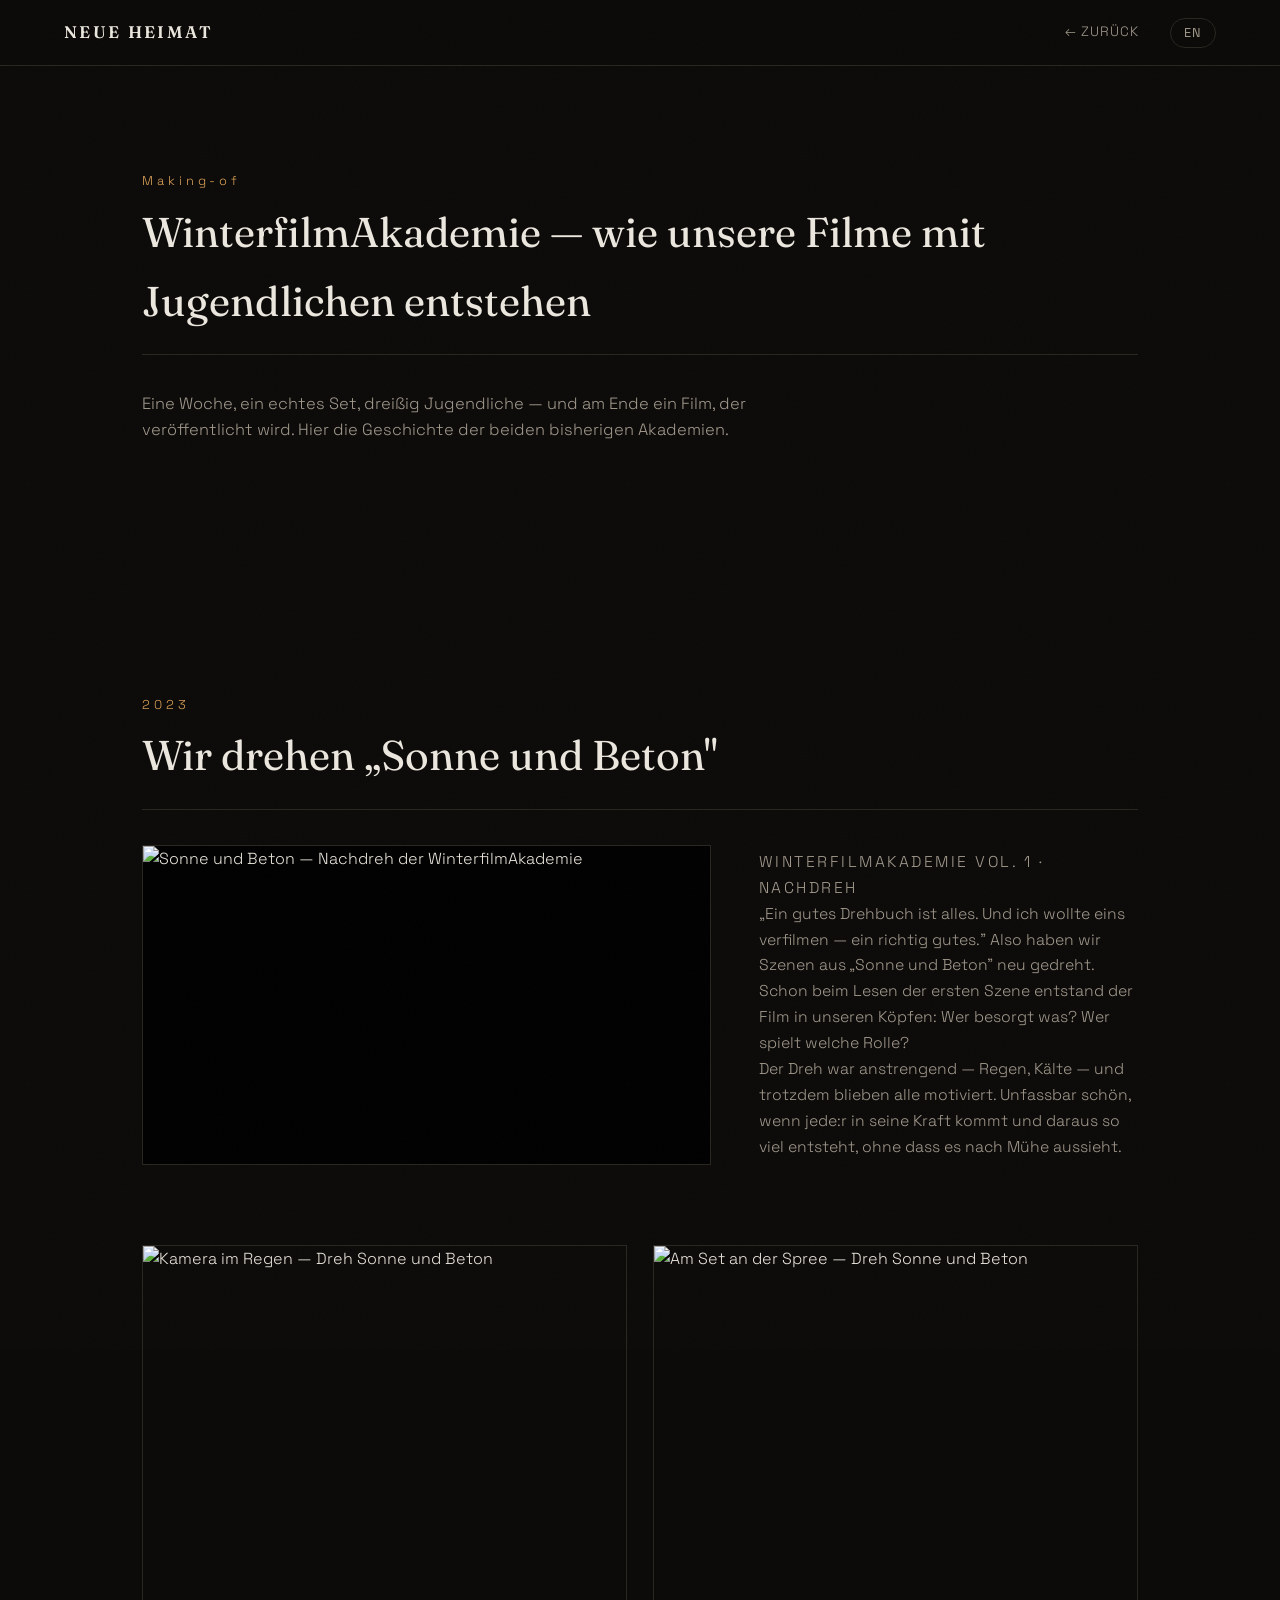
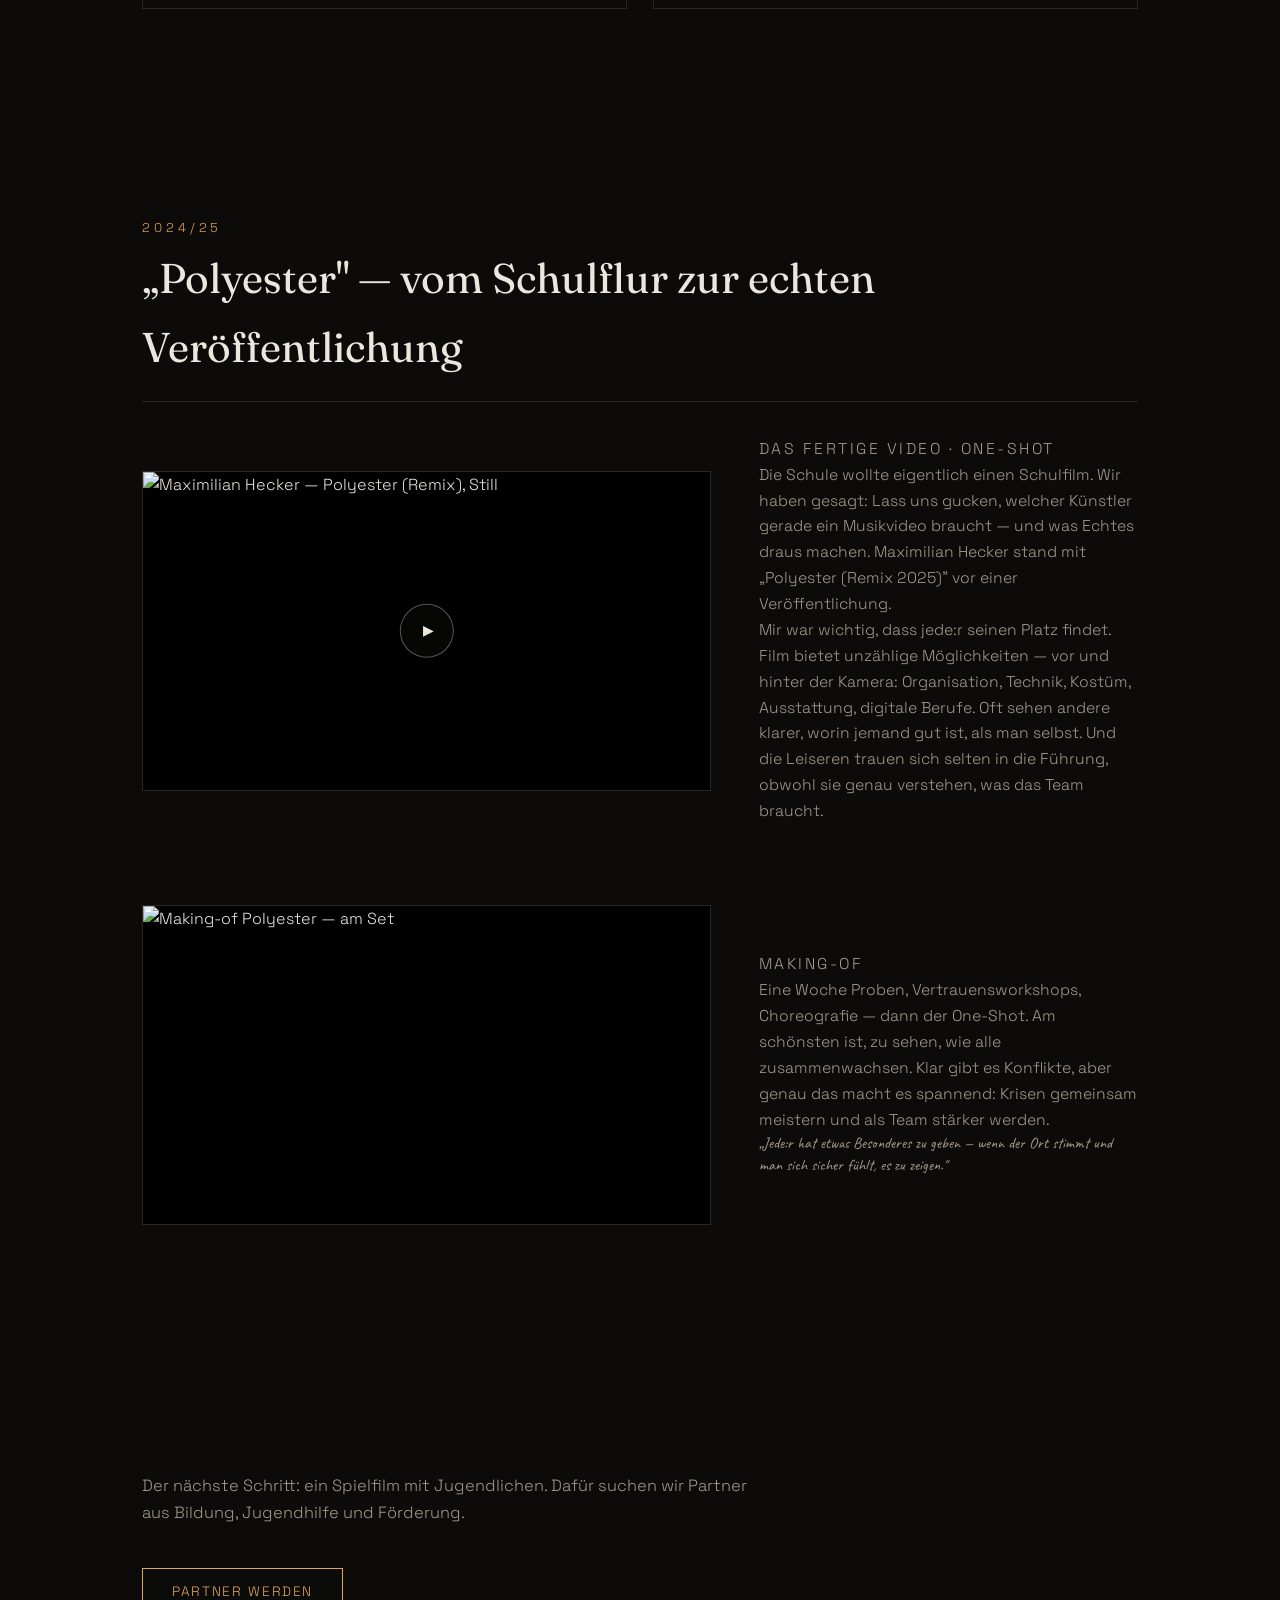
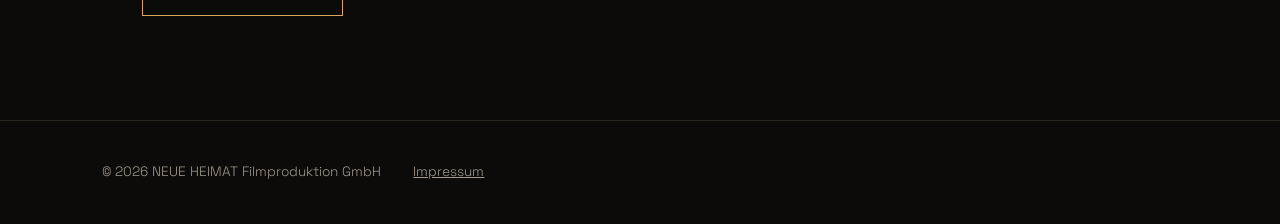
==== makingof.html @ efdff670 "Create makingof.html" ====
<!DOCTYPE html>
<html lang="de">
<head>
  <meta charset="UTF-8">
  <meta name="viewport" content="width=device-width, initial-scale=1.0">
  <title>Making-of — Jugendfilmprojekte | NEUE HEIMAT Filmproduktion</title>
  <meta name="description" content="Making-of der WinterfilmAkademie: Sonne und Beton (2023) und Maximilian Hecker — Polyester (2024/25). Echte Filme mit Jugendlichen.">
  <link rel="preconnect" href="https://fonts.googleapis.com">
  <link rel="preconnect" href="https://fonts.gstatic.com" crossorigin>
  <link href="https://fonts.googleapis.com/css2?family=Fraunces:ital,opsz,wght@0,9..144,300..700;1,9..144,300..700&family=Space+Grotesk:wght@300;400;500;600&family=Caveat:wght@500&display=swap" rel="stylesheet">
  <link rel="stylesheet" href="style.css">
</head>
<body>

<div class="grain" aria-hidden="true"></div>

<header class="nav">
  <a href="index.html" class="logo">NEUE&nbsp;HEIMAT</a>
  <nav>
    <a href="index.html#jugend"><span class="de">← Zurück</span><span class="en">← Back</span></a>
  </nav>
  <button id="langToggle" aria-label="Sprache wechseln / switch language">EN</button>
</header>

<main>

  <section class="section">
    <p class="index">Making-of</p>
    <h2><span class="de">WinterfilmAkademie — wie unsere Filme mit Jugendlichen entstehen</span><span class="en">WinterfilmAkademie — how our films with teenagers come to life</span></h2>
    <p class="section-intro">
      <span class="de">Eine Woche, ein echtes Set, dreißig Jugendliche — und am Ende ein Film, der veröffentlicht wird. Hier die Geschichte der beiden bisherigen Akademien.</span>
      <span class="en">One week, a real set, thirty teenagers — and in the end a film that gets released. Here is the story of the two academies so far.</span>
    </p>
  </section>

  <!-- ============ 2023: SONNE UND BETON ============ -->
  <section class="section">
    <p class="index">2023</p>
    <h2><span class="de">Wir drehen „Sonne und Beton"</span><span class="en">Shooting "Sonne und Beton"</span></h2>
    <div class="work">
      <div class="work-media"><img src="bilder/sb-poster.jpg" alt="Sonne und Beton — Nachdreh der WinterfilmAkademie"></div>
      <div class="work-text">
        <p class="meta"><span class="de">WinterfilmAkademie Vol. 1 · Nachdreh</span><span class="en">WinterfilmAkademie Vol. 1 · re-shoot</span></p>
        <p>
          <span class="de">„Ein gutes Drehbuch ist alles. Und ich wollte eins verfilmen — ein richtig gutes." Also haben wir Szenen aus „Sonne und Beton" neu gedreht. Schon beim Lesen der ersten Szene entstand der Film in unseren Köpfen: Wer besorgt was? Wer spielt welche Rolle?</span>
          <span class="en">"A good script is everything. And I wanted to film one — a really good one." So we re-shot scenes from "Sonne und Beton". Reading the first scene, the film already formed in our heads: who gets what? Who plays which part?</span>
        </p>
        <p>
          <span class="de">Der Dreh war anstrengend — Regen, Kälte — und trotzdem blieben alle motiviert. Unfassbar schön, wenn jede:r in seine Kraft kommt und daraus so viel entsteht, ohne dass es nach Mühe aussieht.</span>
          <span class="en">The shoot was tough — rain, cold — and still everyone stayed motivated. It's incredibly beautiful when everyone comes into their own power and so much emerges without it ever looking like effort.</span>
        </p>
      </div>
    </div>
    <div class="photo-row">
      <img src="bilder/sb-dreh-1.jpg" alt="Kamera im Regen — Dreh Sonne und Beton">
      <img src="bilder/sb-dreh-2.jpg" alt="Am Set an der Spree — Dreh Sonne und Beton">
    </div>
  </section>

  <!-- ============ 2024/25: POLYESTER ============ -->
  <section class="section">
    <p class="index">2024/25</p>
    <h2><span class="de">„Polyester" — vom Schulflur zur echten Veröffentlichung</span><span class="en">"Polyester" — from school corridor to real release</span></h2>
    <div class="work">
      <div class="work-media player" data-vimeo="1204210118" role="button" tabindex="0" aria-label="Play: Polyester (Remix)">
        <img src="bilder/polyester-still.jpg" alt="Maximilian Hecker — Polyester (Remix), Still">
        <span class="play">▶</span>
      </div>
      <div class="work-text">
        <p class="meta"><span class="de">Das fertige Video · One-Shot</span><span class="en">The finished video · one-shot</span></p>
        <p>
          <span class="de">Die Schule wollte eigentlich einen Schulfilm. Wir haben gesagt: Lass uns gucken, welcher Künstler gerade ein Musikvideo braucht — und was Echtes draus machen. Maximilian Hecker stand mit „Polyester (Remix 2025)" vor einer Veröffentlichung.</span>
          <span class="en">The school actually wanted a school film. We said: let's find an artist who needs a music video right now — and make it real. Maximilian Hecker was about to release "Polyester (Remix 2025)".</span>
        </p>
        <p>
          <span class="de">Mir war wichtig, dass jede:r seinen Platz findet. Film bietet unzählige Möglichkeiten — vor und hinter der Kamera: Organisation, Technik, Kostüm, Ausstattung, digitale Berufe. Oft sehen andere klarer, worin jemand gut ist, als man selbst. Und die Leiseren trauen sich selten in die Führung, obwohl sie genau verstehen, was das Team braucht.</span>
          <span class="en">It mattered to me that everyone finds their place. Film offers countless possibilities — in front of and behind the camera: organisation, tech, costume, set design, digital crafts. Often others see more clearly what someone is good at than they do themselves. And the quiet ones rarely dare to lead, although they understand exactly what the team needs.</span>
        </p>
      </div>
    </div>
    <div class="work">
      <div class="work-media"><img src="bilder/workshop-makingof-2.jpg" alt="Making-of Polyester — am Set"></div>
      <div class="work-text">
        <p class="meta">Making-of</p>
        <p>
          <span class="de">Eine Woche Proben, Vertrauensworkshops, Choreografie — dann der One-Shot. Am schönsten ist, zu sehen, wie alle zusammenwachsen. Klar gibt es Konflikte, aber genau das macht es spannend: Krisen gemeinsam meistern und als Team stärker werden.</span>
          <span class="en">A week of rehearsals, trust workshops, choreography — then the one-shot. The most beautiful part is watching everyone grow together. Of course there are conflicts, but that's exactly what makes it exciting: mastering crises together and growing stronger as a team.</span>
        </p>
        <p class="handnote">
          <span class="de">„Jede:r hat etwas Besonderes zu geben — wenn der Ort stimmt und man sich sicher fühlt, es zu zeigen."</span>
          <span class="en">"Everyone has something special to give — when the place is right and you feel safe enough to show it."</span>
        </p>
      </div>
    </div>
  </section>

  <section class="section">
    <p class="section-intro">
      <span class="de">Der nächste Schritt: ein Spielfilm mit Jugendlichen. Dafür suchen wir Partner aus Bildung, Jugendhilfe und Förderung.</span>
      <span class="en">The next step: a feature film with teenagers. We are looking for partners in education, youth welfare and funding.</span>
    </p>
    <a class="button" href="mailto:mail@neueheimatfilm.com"><span class="de">Partner werden</span><span class="en">Become a partner</span></a>
  </section>

</main>

<footer>
  <p>© 2026 NEUE HEIMAT Filmproduktion GmbH</p>
  <p class="small"><a href="impressum.html">Impressum</a></p>
</footer>

<script src="script.js"></script>
</body>
</html>
---- style.css ----
/* NEUE HEIMAT — filmisch-editorial, ruhig strukturiert */

:root {
    --bg: #0c0b0a;
    --bg-soft: #14120f;
    --band: #171310;
    --text: #ece7de;
    --muted: #a39a8d;
    --accent: #e0a458;
    --line: #2a2620;
    --serif: "Fraunces", Georgia, serif;
    --sans: "Space Grotesk", -apple-system, sans-serif;
    --hand: "Caveat", cursive;
}

* { margin: 0; padding: 0; box-sizing: border-box; }

html { scroll-behavior: smooth; }

body {
    background: var(--bg);
    color: var(--text);
    font-family: var(--sans);
    font-weight: 300;
    line-height: 1.65;
    -webkit-font-smoothing: antialiased;
}

/* ---------- feines Filmkorn ---------- */
.grain {
    position: fixed;
    inset: -50%;
    width: 200%;
    height: 200%;
    pointer-events: none;
    z-index: 999;
    opacity: 0.4;
    background-image: url("data:image/svg+xml,%3Csvg xmlns='http://www.w3.org/2000/svg' width='300' height='300'%3E%3Cfilter id='n'%3E%3CfeTurbulence type='fractalNoise' baseFrequency='0.85' numOctaves='2' stitchTiles='stitch'/%3E%3CfeColorMatrix type='saturate' values='0'/%3E%3CfeComponentTransfer%3E%3CfeFuncA type='linear' slope='0.05'/%3E%3C/feComponentTransfer%3E%3C/filter%3E%3Crect width='300' height='300' filter='url(%23n)'/%3E%3C/svg%3E");
    animation: grain 1.1s steps(4) infinite;
}

@keyframes grain {
    0% { transform: translate(0, 0); }
    25% { transform: translate(-2%, 1.5%); }
    50% { transform: translate(1.5%, -1%); }
    75% { transform: translate(-1%, -2%); }
    100% { transform: translate(2%, 1%); }
}

@media (prefers-reduced-motion: reduce) { .grain { animation: none; } }

/* ---------- Sprache ---------- */
html[lang="de"] .en { display: none; }
html[lang="en"] .de { display: none; }

/* ---------- Navigation ---------- */
.nav {
    position: sticky;
    top: 0;
    z-index: 10;
    display: flex;
    align-items: center;
    gap: 2rem;
    padding: 1.1rem 5vw;
    background: rgba(12, 11, 10, 0.88);
    backdrop-filter: blur(10px);
    border-bottom: 1px solid var(--line);
}

.logo {
    font-family: var(--serif);
    font-weight: 600;
    letter-spacing: 0.14em;
    font-size: 1.05rem;
    color: var(--text);
    text-decoration: none;
    white-space: nowrap;
}

.nav nav { display: flex; gap: 1.4rem; margin-left: auto; flex-wrap: wrap; }

.nav nav a {
    color: var(--muted);
    text-decoration: none;
    font-size: 0.85rem;
    letter-spacing: 0.06em;
    text-transform: uppercase;
    transition: color 0.2s;
}

.nav nav a:hover { color: var(--accent); }

#langToggle {
    background: none;
    border: 1px solid var(--line);
    color: var(--muted);
    font-family: var(--sans);
    font-size: 0.8rem;
    letter-spacing: 0.08em;
    padding: 0.35rem 0.8rem;
    border-radius: 2rem;
    cursor: pointer;
    transition: all 0.2s;
}

#langToggle:hover { color: var(--accent); border-color: var(--accent); }

/* ---------- Hero ---------- */
.hero {
    position: relative;
    min-height: 92vh;
    display: flex;
    align-items: center;
    overflow: hidden;
    border-bottom: 1px solid var(--line);
}

.hero-bg {
    position: absolute;
    inset: 0;
    width: 100%;
    height: 100%;
    object-fit: cover;
    opacity: 0.55;
    filter: saturate(0.9) contrast(1.05);
}

.hero::after {
    content: "";
    position: absolute;
    inset: 0;
    background: linear-gradient(100deg, rgba(12,11,10,0.92) 25%, rgba(12,11,10,0.45) 60%, rgba(12,11,10,0.75));
}

.hero-inner { position: relative; z-index: 2; padding: 4rem 8vw; max-width: 1100px; }

.kicker {
    color: var(--accent);
    font-size: 0.8rem;
    letter-spacing: 0.28em;
    text-transform: uppercase;
    margin-bottom: 1.6rem;
}

.hero h1 {
    font-family: var(--serif);
    font-weight: 400;
    font-size: clamp(2.2rem, 5.5vw, 4.4rem);
    line-height: 1.12;
    max-width: 18ch;
    margin-bottom: 1.6rem;
    text-shadow: 0 2px 30px rgba(0,0,0,0.6);
}

.lead {
    max-width: 52ch;
    color: #cfc8bd;
    font-size: 1.08rem;
    margin-bottom: 2.2rem;
    text-shadow: 0 1px 20px rgba(0,0,0,0.7);
}

/* ---------- Buttons ---------- */
.button {
    display: inline-block;
    width: fit-content;
    padding: 0.75rem 1.8rem;
    border: 1px solid var(--accent);
    color: var(--accent);
    text-decoration: none;
    font-size: 0.85rem;
    letter-spacing: 0.12em;
    text-transform: uppercase;
    background: rgba(12,11,10,0.4);
    transition: all 0.25s;
}

.button:hover { background: var(--accent); color: var(--bg); }

/* ---------- Sektionen ---------- */
.section {
    padding: 6.5rem 8vw;
    max-width: 1200px;
    margin: 0 auto;
}

.index {
    font-size: 0.8rem;
    letter-spacing: 0.3em;
    color: var(--accent);
    margin-bottom: 0.4rem;
}

.section h2 {
    font-family: var(--serif);
    font-weight: 400;
    font-size: clamp(1.8rem, 3.5vw, 2.6rem);
    margin-bottom: 2.2rem;
    padding-bottom: 1.2rem;
    border-bottom: 1px solid var(--line);
}

.section-intro {
    max-width: 62ch;
    color: var(--muted);
    font-size: 1.02rem;
    margin-bottom: 2.6rem;
}

.aside-note { color: var(--muted); font-size: 0.9rem; margin-top: 0.8rem; }
.aside-note a { color: var(--text); border-bottom: 1px solid var(--accent); text-decoration: none; }
.aside-note a:hover { color: var(--accent); }

/* ---------- Player (Filme & Karten) ---------- */
.work-media, .card-media {
    display: block;
    background: #000;
    border: 1px solid var(--line);
    position: relative;
    overflow: hidden;
    aspect-ratio: 16 / 9;
    cursor: pointer;
}

.work-media img, .card-media img {
    display: block;
    width: 100%;
    height: 100%;
    object-fit: cover;
    filter: saturate(0.95);
    transition: transform 0.5s ease, filter 0.5s ease, opacity 0.3s ease;
}

.work-media:hover img, .card-media:hover img { transform: scale(1.02); filter: saturate(1.05); }

.work-media iframe, .card-media iframe {
    position: absolute;
    inset: 0;
    width: 100%;
    height: 100%;
    border: 0;
}

.work-media video {
    position: absolute;
    inset: 0;
    width: 100%;
    height: 100%;
    background: #000;
}

.play {
    position: absolute;
    left: 50%;
    top: 50%;
    transform: translate(-50%, -50%);
    color: var(--text);
    background: rgba(12,11,10,0.55);
    border: 1px solid rgba(236,231,222,0.35);
    border-radius: 50%;
    width: 3.4rem;
    height: 3.4rem;
    display: flex;
    align-items: center;
    justify-content: center;
    font-size: 0.9rem;
    padding-left: 0.2rem;
    transition: all 0.25s;
    pointer-events: none;
}

.card-media .play { width: 2.6rem; height: 2.6rem; font-size: 0.7rem; }

.work-media:hover .play, .card-media:hover .play {
    background: var(--accent);
    color: var(--bg);
    border-color: var(--accent);
}

/* ---------- Filme ---------- */
.work {
    display: grid;
    grid-template-columns: 3fr 2fr;
    gap: 3rem;
    align-items: center;
    margin-bottom: 5rem;
}

.work:last-of-type { margin-bottom: 2.5rem; }

.work h3 {
    font-family: var(--serif);
    font-weight: 500;
    font-size: 1.6rem;
    margin: 0.4rem 0 0.9rem;
}

.meta {
    color: var(--accent);
    font-size: 0.78rem;
    letter-spacing: 0.16em;
    text-transform: uppercase;
}

.work-text p { color: var(--muted); font-size: 0.98rem; }

.links { margin-top: 1.2rem; display: flex; gap: 1.5rem; flex-wrap: wrap; }

.links a {
    color: var(--text);
    text-decoration: none;
    font-size: 0.85rem;
    letter-spacing: 0.08em;
    text-transform: uppercase;
    border-bottom: 1px solid var(--accent);
    padding-bottom: 2px;
    transition: color 0.2s;
}

.links a:hover { color: var(--accent); }

/* ---------- Karten-Grid (einheitlich) ---------- */
.grid {
    display: grid;
    grid-template-columns: repeat(auto-fill, minmax(300px, 1fr));
    gap: 2.6rem 2.4rem;
}

.card h3 {
    font-family: var(--serif);
    font-weight: 500;
    font-size: 1.08rem;
    margin-top: 1rem;
}

.caption { color: var(--muted); font-size: 0.88rem; margin-top: 0.3rem; }

/* ---------- Making-of ---------- */
.photo-row {
    display: grid;
    grid-template-columns: 1fr 1fr;
    gap: 1.6rem;
    margin-top: 1rem;
}

.photo-row img {
    width: 100%;
    height: 100%;
    object-fit: cover;
    aspect-ratio: 4 / 3;
    border: 1px solid var(--line);
    display: block;
}

.handnote {
    font-family: var(--hand);
    font-size: 1.5rem;
    color: var(--accent);
    line-height: 1.4;
}

/* ---------- About ---------- */
.about-grid {
    display: grid;
    grid-template-columns: 320px 1fr;
    gap: 3rem;
    align-items: start;
}

.about-media img {
    width: 100%;
    display: block;
    border: 1px solid var(--line);
}

.about-media img.bw { filter: grayscale(1) contrast(1.03); }

.about-media figcaption {
    font-family: var(--hand);
    font-size: 1.15rem;
    color: var(--muted);
    margin-top: 0.7rem;
}

.about-grid p { color: var(--muted); margin-bottom: 1.2rem; max-width: 62ch; }

/* ---------- Kontakt ---------- */
.contact { display: grid; gap: 1.6rem; }
.contact p { color: var(--muted); }
.contact a { color: var(--text); text-decoration: none; border-bottom: 1px solid var(--accent); padding-bottom: 1px; }
.contact a:hover { color: var(--accent); }

.mail-big {
    font-family: var(--serif);
    font-size: clamp(1.3rem, 3vw, 2rem);
    display: inline-block;
    margin-top: 0.4rem;
}

.socials { display: flex; gap: 1.5rem; flex-wrap: wrap; }
.socials a { font-size: 0.85rem; letter-spacing: 0.08em; text-transform: uppercase; }

/* ---------- Footer ---------- */
footer {
    border-top: 1px solid var(--line);
    padding: 2.5rem 8vw;
    color: var(--muted);
    font-size: 0.85rem;
    display: flex;
    gap: 2rem;
    flex-wrap: wrap;
    align-items: baseline;
}

footer a { color: var(--muted); }
footer a:hover { color: var(--accent); }

/* ---------- Impressum ---------- */
.legal { max-width: 760px; }
.legal h3 {
    font-family: var(--serif);
    font-weight: 500;
    font-size: 1.05rem;
    color: var(--accent);
    margin: 2rem 0 0.5rem;
}
.legal p { color: var(--muted); font-size: 0.95rem; }
.legal a { color: var(--text); border-bottom: 1px solid var(--accent); text-decoration: none; }
.legal a:hover { color: var(--accent); }

/* ---------- Scroll-Reveal ---------- */
.reveal { opacity: 0; transform: translateY(24px); transition: opacity 0.7s ease, transform 0.7s ease; }
.reveal.visible { opacity: 1; transform: none; }

/* ---------- Mobil ---------- */
@media (max-width: 820px) {
    .nav nav { display: none; }
    .work { grid-template-columns: 1fr; gap: 1.4rem; }
    .about-grid { grid-template-columns: 1fr; }
    .about-media { max-width: 340px; }
    .section { padding: 4rem 6vw; }
    .hero { min-height: 70vh; }
    .photo-row { grid-template-columns: 1fr; }
}
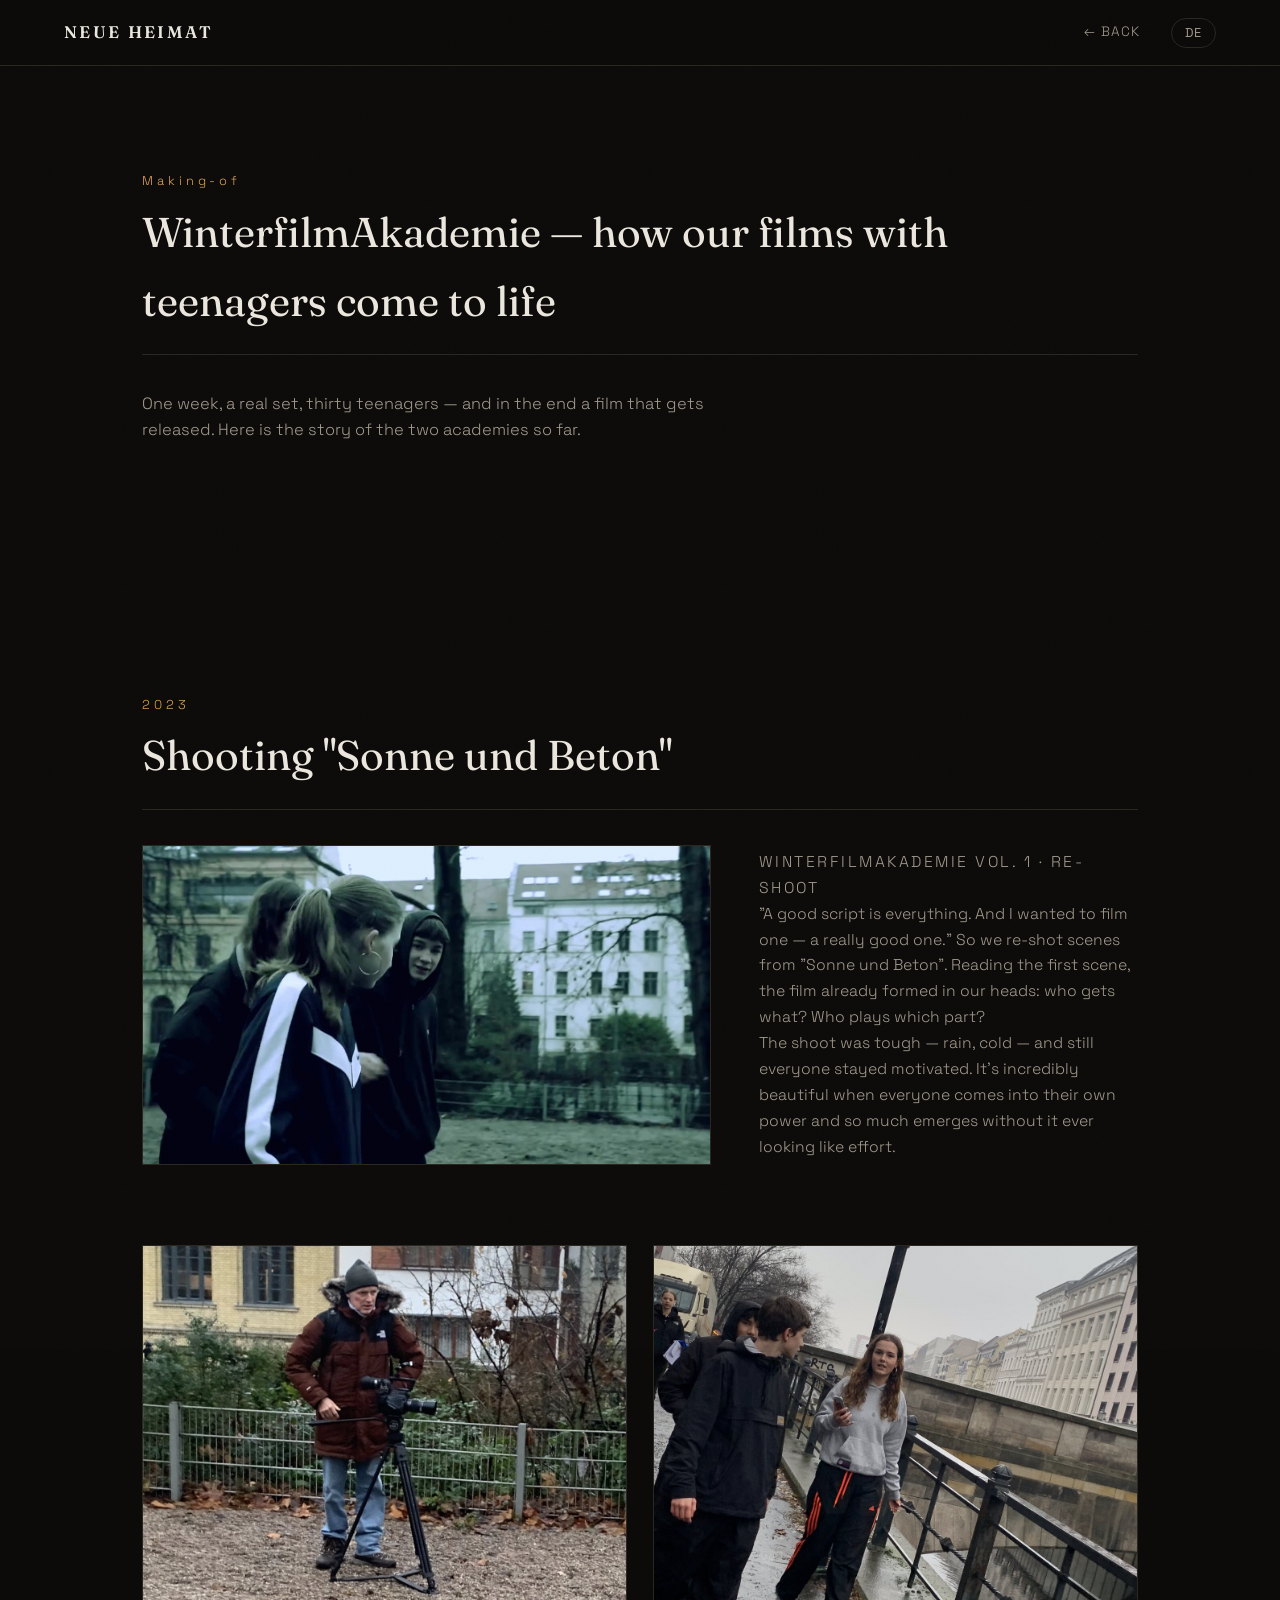
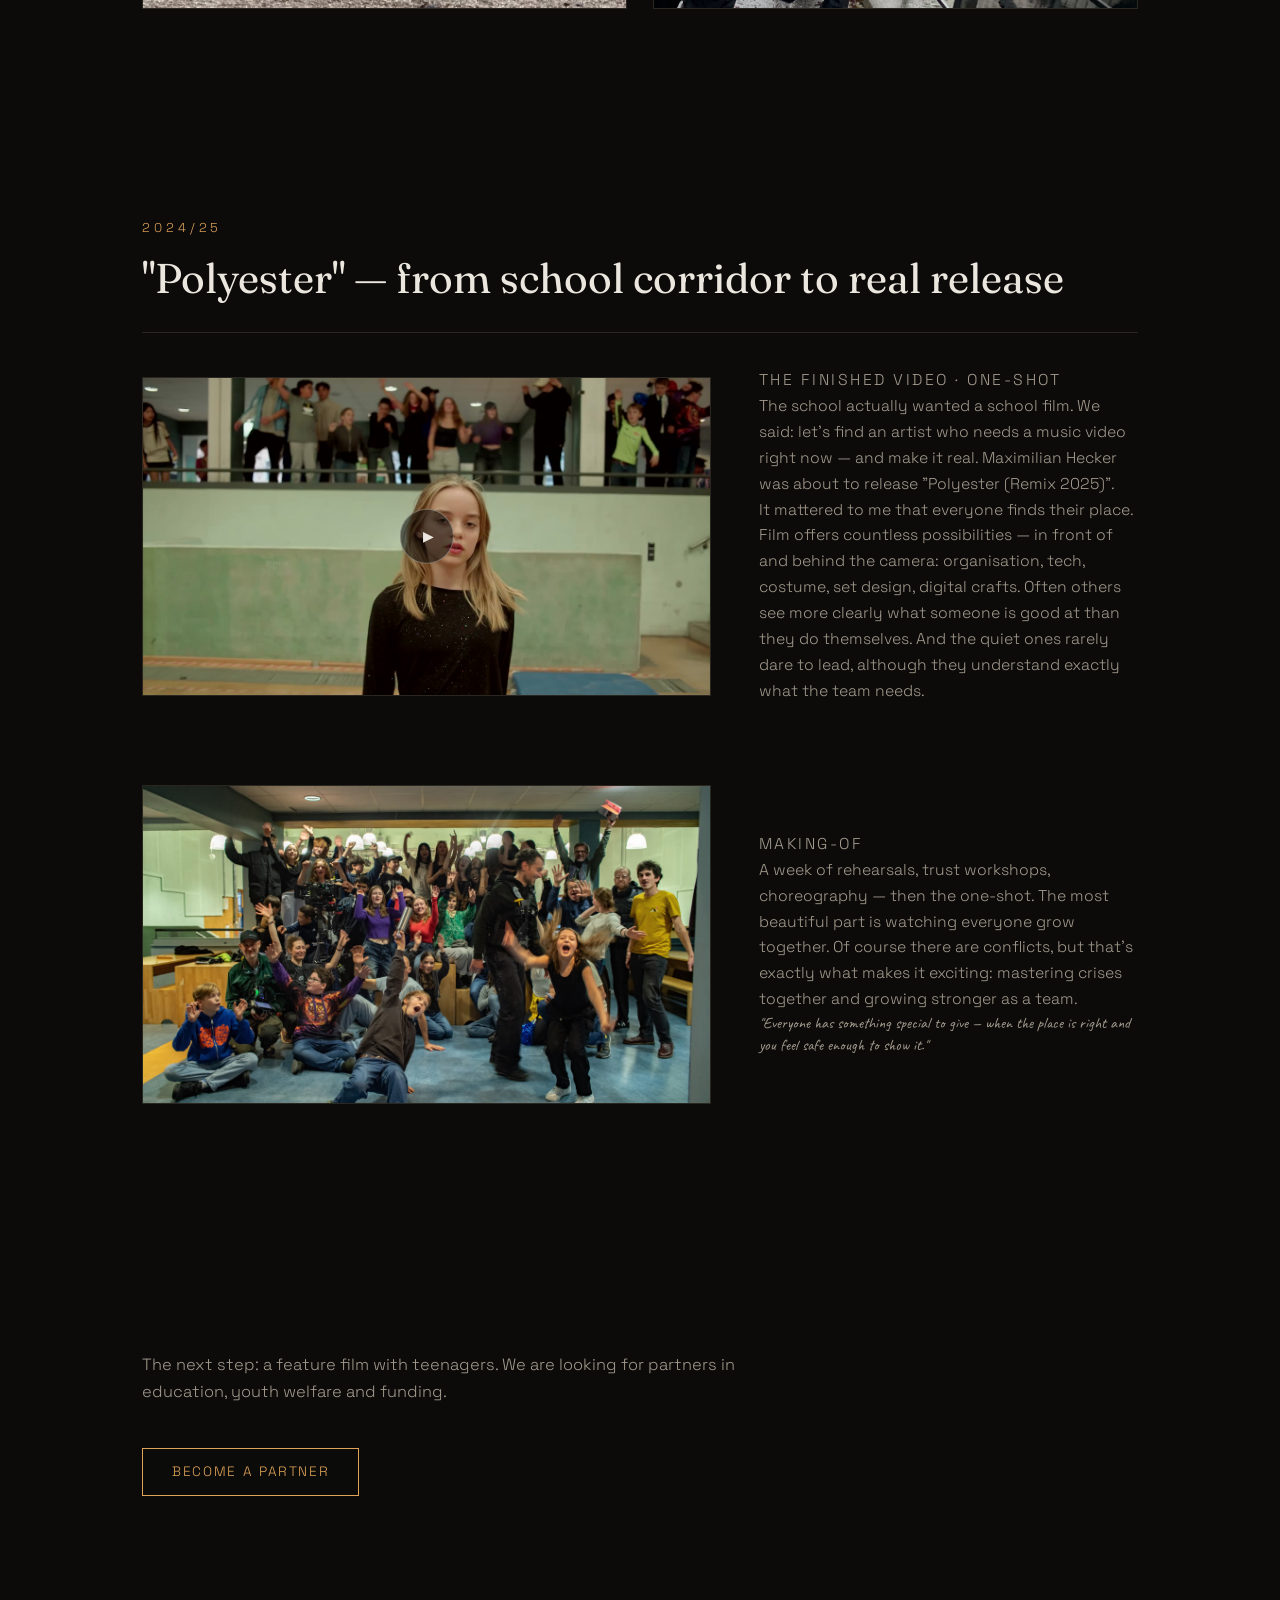
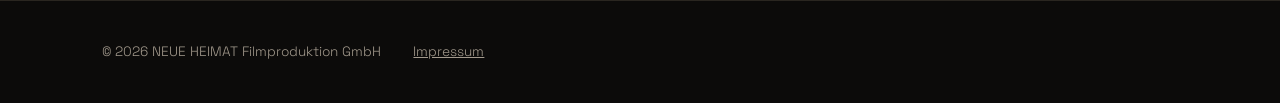
==== commit fba80cd9: "Update makingof.html" ====
--- a/makingof.html
+++ b/makingof.html
@@ -1,5 +1,5 @@
 <!DOCTYPE html>
-<html lang="de">
+<html lang="en">
 <head>
   <meta charset="UTF-8">
   <meta name="viewport" content="width=device-width, initial-scale=1.0">
@@ -19,7 +19,7 @@
   <nav>
     <a href="index.html#jugend"><span class="de">← Zurück</span><span class="en">← Back</span></a>
   </nav>
-  <button id="langToggle" aria-label="Sprache wechseln / switch language">EN</button>
+  <button id="langToggle" aria-label="Sprache wechseln / switch language">DE</button>
 </header>
 
 <main>
@@ -28,7 +28,7 @@
     <p class="index">Making-of</p>
     <h2><span class="de">WinterfilmAkademie — wie unsere Filme mit Jugendlichen entstehen</span><span class="en">WinterfilmAkademie — how our films with teenagers come to life</span></h2>
     <p class="section-intro">
-      <span class="de">Eine Woche, ein echtes Set, dreißig Jugendliche — und am Ende ein Film, der veröffentlicht wird. Hier die Geschichte der beiden bisherigen Akademien.</span>
+      <span class="de">Eine Woche, ein echtes Set, dreißig Jugendliche — und am Ende ein Film, der wirklich rauskommt. Hier die Geschichte der beiden bisherigen Akademien.</span>
       <span class="en">One week, a real set, thirty teenagers — and in the end a film that gets released. Here is the story of the two academies so far.</span>
     </p>
   </section>
